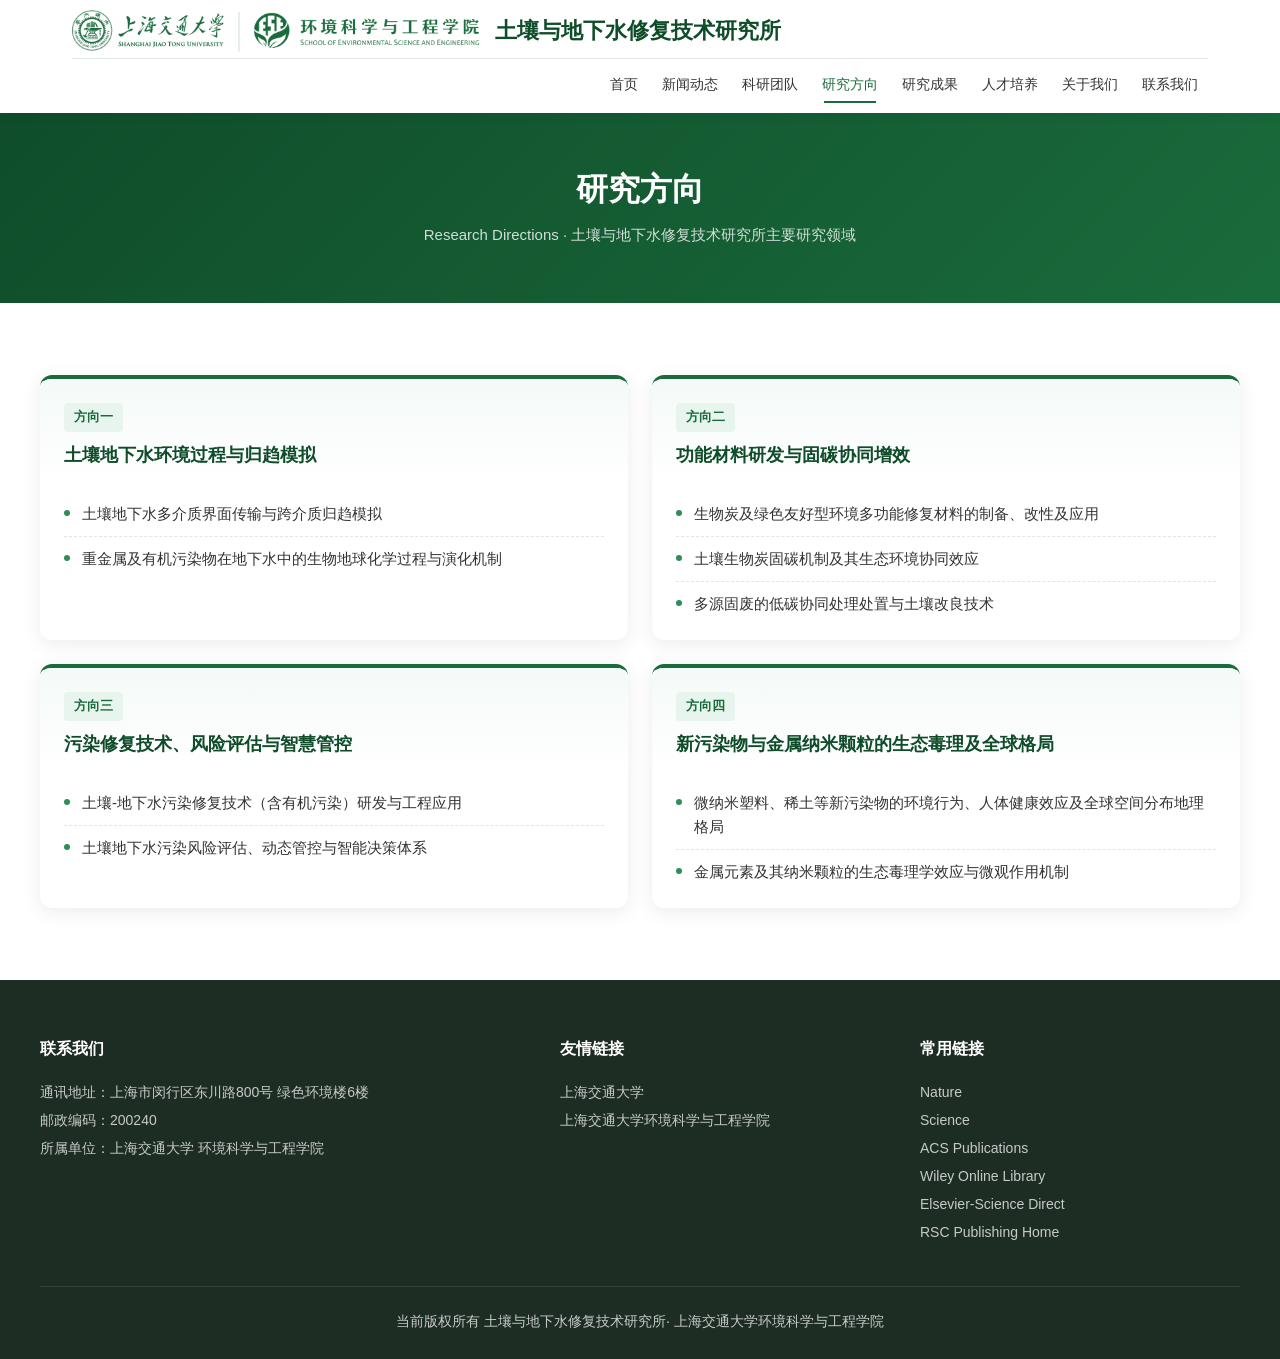
==== directions.html @ 24b0ef75 "update info 20260627" ====
<!DOCTYPE html>
<html lang="zh-CN">
<head>
  <meta charset="UTF-8">
  <meta name="viewport" content="width=device-width, initial-scale=1.0">
  <title>研究方向 - 土壤与地下水修复技术研究所</title>
  <link rel="stylesheet" href="css/style.css">
</head>
<body>

  <header class="header">
    <div class="header-inner">
      <div class="header-top">
        <a href="index.html" class="logo">
          <div class="logo-sese">
            <img src="images/logos/sese-logo-green.png" alt="上海交通大学 环境科学与工程学院">
          </div>
          <div class="logo-text">
            <h1>土壤与地下水修复技术研究所</h1>
          </div>
        </a>
        <button class="nav-toggle" type="button" aria-label="打开菜单" aria-expanded="false">
          <span></span><span></span><span></span>
        </button>
      </div>
      <nav class="nav-menu">
        <a href="index.html">首页</a>
        <a href="news.html">新闻动态</a>
        <a href="team.html">科研团队</a>
        <a href="directions.html" class="active">研究方向</a>
        <a href="publications.html">研究成果</a>
        <a href="teaching.html">人才培养</a>
        <a href="index.html#about">关于我们</a>
        <a href="index.html#contact">联系我们</a>
      </nav>
    </div>
  </header>

  <div class="page-banner">
    <h1>研究方向</h1>
    <p>Research Directions · 土壤与地下水修复技术研究所主要研究领域</p>
  </div>

  <section class="section">
    <div class="section-inner">
      <div id="directionsGrid"></div>
    </div>
  </section>

  <footer class="footer" id="contact">
    <div class="footer-inner">
      <div class="footer-grid">
        <div>
          <h4>联系我们</h4>
          <p>通讯地址：上海市闵行区东川路800号 绿色环境楼6楼</p>
          <p>邮政编码：200240</p>
          <p>所属单位：上海交通大学 环境科学与工程学院</p>
        </div>
        <div class="footer-links">
          <h4>友情链接</h4>
          <ul>
            <li><a href="https://www.sjtu.edu.cn" target="_blank" rel="noopener">上海交通大学</a></li>
            <li><a href="https://sese.sjtu.edu.cn" target="_blank" rel="noopener">上海交通大学环境科学与工程学院</a></li>
          </ul>
        </div>
        <div class="footer-links">
          <h4>常用链接</h4>
          <ul>
            <li><a href="https://www.nature.com" target="_blank" rel="noopener">Nature</a></li>
            <li><a href="https://www.science.org" target="_blank" rel="noopener">Science</a></li>
            <li><a href="https://pubs.acs.org" target="_blank" rel="noopener">ACS Publications</a></li>
            <li><a href="https://onlinelibrary.wiley.com" target="_blank" rel="noopener">Wiley Online Library</a></li>
            <li><a href="https://www.sciencedirect.com" target="_blank" rel="noopener">Elsevier-Science Direct</a></li>
            <li><a href="https://pubs.rsc.org" target="_blank" rel="noopener">RSC Publishing Home</a></li>
          </ul>
        </div>
      </div>
      <div class="footer-bottom">
        <p>当前版权所有 土壤与地下水修复技术研究所· 上海交通大学环境科学与工程学院</p>
      </div>
    </div>
  </footer>

  <script src="js/mobile-nav.js"></script>
  <script src="js/directions-data.js"></script>
  <script>
    renderDirectionGroups(document.getElementById('directionsGrid'));
  </script>
</body>
</html>
---- css/style.css ----
/* 土壤与地下水修复技术研究所 */
:root {
  --primary: #1a6b3c;
  --primary-dark: #0f4d2a;
  --primary-light: #2d8f55;
  --accent: #c8a84b;
  --text: #333;
  --text-light: #666;
  --bg: #f5f7f6;
  --white: #fff;
  --border: #e0e6e2;
  --shadow: 0 4px 20px rgba(0,0,0,0.08);
  --header-height: 108px;
}

* { margin: 0; padding: 0; box-sizing: border-box; }

body {
  font-family: "PingFang SC", "Microsoft YaHei", "Helvetica Neue", Arial, sans-serif;
  color: var(--text);
  background: var(--white);
  line-height: 1.6;
}

a { text-decoration: none; color: inherit; transition: color 0.3s; }
a:hover { color: var(--primary); }
img { max-width: 100%; display: block; }
ul { list-style: none; }

/* Header */
.header {
  position: fixed;
  top: 0; left: 0; right: 0;
  z-index: 1000;
  background: var(--white);
  box-shadow: 0 2px 12px rgba(0,0,0,0.06);
}

.header-inner {
  max-width: 1200px;
  margin: 0 auto;
  padding: 10px 32px 0;
  display: flex;
  flex-direction: column;
  gap: 6px;
}

.header-top {
  display: flex;
  align-items: center;
  gap: 16px;
}

.logo {
  display: flex;
  align-items: center;
  gap: 16px;
  flex-shrink: 0;
  min-width: 0;
}

.logo-sese {
  display: flex;
  align-items: center;
  flex-shrink: 0;
}

.logo-sese img {
  height: 42px;
  width: auto;
}

.logo-text {
  min-width: 0;
}

.logo-text h1 {
  font-size: 22px;
  font-weight: 700;
  color: var(--primary-dark);
  line-height: 1.3;
  white-space: nowrap;
}

.logo-text span {
  font-size: 12px;
  color: var(--text-light);
  white-space: nowrap;
}

.nav-menu {
  display: flex;
  align-items: center;
  justify-content: flex-end;
  flex-wrap: wrap;
  gap: 4px;
  padding: 6px 0 10px;
  border-top: 1px solid var(--border);
  width: 100%;
}

.nav-menu a {
  padding: 8px 10px;
  font-size: 14px;
  color: var(--text);
  border-radius: 4px;
  position: relative;
  white-space: nowrap;
}

.nav-menu a:last-child {
  padding-right: 10px;
}

.nav-menu a:hover,
.nav-menu a.active {
  color: var(--primary);
}

.nav-menu a.active::after {
  content: '';
  position: absolute;
  bottom: 0;
  left: 12px; right: 12px;
  height: 2px;
  background: var(--primary);
}

/* Mobile nav toggle */
.nav-toggle {
  display: none;
  flex-direction: column;
  justify-content: center;
  gap: 5px;
  width: 40px;
  height: 40px;
  padding: 8px;
  border: none;
  background: transparent;
  cursor: pointer;
  flex-shrink: 0;
  margin-left: auto;
}

.nav-toggle span {
  display: block;
  width: 22px;
  height: 2px;
  background: var(--primary-dark);
  border-radius: 2px;
  transition: transform 0.3s, opacity 0.3s;
}

.nav-toggle.is-active span:nth-child(1) {
  transform: translateY(7px) rotate(45deg);
}

.nav-toggle.is-active span:nth-child(2) {
  opacity: 0;
}

.nav-toggle.is-active span:nth-child(3) {
  transform: translateY(-7px) rotate(-45deg);
}

body.nav-open {
  overflow: hidden;
}

@media (max-width: 1200px) {
  .header-inner {
    padding: 8px 24px 0;
  }
  .nav-menu { gap: 2px; }
  .nav-menu a { padding: 8px 8px; font-size: 13px; }
  .logo-text h1 { font-size: 18px; }
  .logo-sese img { height: 36px; }
}

/* Hero Banner */
.hero {
  margin-top: var(--header-height);
  position: relative;
  height: 480px;
  overflow: hidden;
  background: linear-gradient(135deg, var(--primary-dark) 0%, var(--primary) 50%, var(--primary-light) 100%);
}

.hero-slide {
  position: absolute;
  inset: 0;
  opacity: 0;
  transition: opacity 1s ease;
  display: flex;
  align-items: center;
}

.hero-slide.active { opacity: 1; }

.hero-bg {
  position: absolute;
  inset: 0;
  background-size: cover;
  background-position: center;
  opacity: 0.25;
}

.hero-link {
  position: relative;
  z-index: 2;
  display: flex;
  align-items: center;
  width: 100%;
  height: 100%;
  text-decoration: none;
  color: inherit;
  cursor: pointer;
}

.hero-content {
  max-width: 1200px;
  margin: 0 auto;
  padding: 0 48px;
  color: var(--white);
}

.hero-content .tag {
  display: inline-block;
  background: rgba(255,255,255,0.2);
  padding: 4px 14px;
  border-radius: 20px;
  font-size: 13px;
  margin-bottom: 16px;
  backdrop-filter: blur(4px);
}

.hero-content h2 {
  font-size: 28px;
  font-weight: 700;
  line-height: 1.5;
  max-width: 800px;
  margin-bottom: 12px;
}

.hero-content p {
  font-size: 15px;
  opacity: 0.85;
  max-width: 700px;
}

.hero-dots {
  position: absolute;
  bottom: 24px;
  left: 50%;
  transform: translateX(-50%);
  display: flex;
  gap: 8px;
  z-index: 3;
}

.hero-dots span {
  width: 10px;
  height: 10px;
  border-radius: 50%;
  background: rgba(255,255,255,0.4);
  cursor: pointer;
  transition: background 0.3s;
}

.hero-dots span.active { background: var(--white); }

.hero-arrows {
  position: absolute;
  top: 50%;
  transform: translateY(-50%);
  z-index: 3;
  width: 100%;
  display: flex;
  justify-content: space-between;
  padding: 0 16px;
  pointer-events: none;
}

.hero-arrows button {
  pointer-events: all;
  width: 44px;
  height: 44px;
  border-radius: 50%;
  border: none;
  background: rgba(255,255,255,0.2);
  color: var(--white);
  font-size: 20px;
  cursor: pointer;
  backdrop-filter: blur(4px);
  transition: background 0.3s;
}

.hero-arrows button:hover { background: rgba(255,255,255,0.4); }

/* Section Common */
.section {
  padding: 72px 24px;
}

.section-inner {
  max-width: 1200px;
  margin: 0 auto;
}

.section-header {
  display: flex;
  align-items: baseline;
  justify-content: space-between;
  margin-bottom: 40px;
}

.section-title {
  font-size: 28px;
  font-weight: 700;
  color: var(--primary-dark);
}

.section-title-en {
  font-size: 14px;
  color: var(--text-light);
  font-weight: 400;
  margin-left: 12px;
}

.section-more {
  font-size: 14px;
  color: var(--primary);
  display: flex;
  align-items: center;
  gap: 4px;
}

.section-more:hover { text-decoration: underline; }

/* News */
.news-section { background: var(--bg); }

.news-grid {
  display: grid;
  grid-template-columns: repeat(2, 1fr);
  gap: 24px;
}

.news-card {
  background: var(--white);
  border-radius: 8px;
  padding: 28px;
  box-shadow: var(--shadow);
  display: flex;
  gap: 20px;
  transition: transform 0.3s, box-shadow 0.3s;
}

.news-card:hover {
  transform: translateY(-4px);
  box-shadow: 0 8px 30px rgba(0,0,0,0.12);
}

.news-date {
  flex-shrink: 0;
  width: 64px;
  text-align: center;
}

.news-date .day {
  font-size: 32px;
  font-weight: 700;
  color: var(--primary);
  line-height: 1;
}

.news-date .month {
  font-size: 13px;
  color: var(--text-light);
}

.news-body h3 {
  font-size: 16px;
  font-weight: 600;
  margin-bottom: 8px;
  line-height: 1.5;
}

.news-body .tag {
  display: inline-block;
  font-size: 12px;
  padding: 2px 8px;
  border-radius: 3px;
  background: #e8f5ee;
  color: var(--primary);
  margin-bottom: 8px;
}

.news-body p {
  font-size: 13px;
  color: var(--text-light);
  line-height: 1.6;
}

/* News tag colors */
.news-tag, .news-body .tag {
  display: inline-block;
  font-size: 12px;
  padding: 3px 10px;
  border-radius: 3px;
  font-weight: 500;
}

.tag-paper, .news-body .tag.tag-paper { background: #e8f5ee; color: var(--primary); }
.tag-conference { background: #e8f0fa; color: #2b5ea8; }
.tag-award { background: #fdf3e0; color: #b8860b; }
.tag-notice { background: #f0e8fa; color: #6b3fa0; }
.tag-release { background: #fde8e8; color: #c0392b; }
.tag-default, .news-body .tag { background: #e8f5ee; color: var(--primary); }

/* News List Page */
.news-page-section { background: var(--bg); }

.news-filter-tabs {
  display: flex;
  justify-content: center;
  gap: 8px;
  margin-bottom: 36px;
  flex-wrap: wrap;
}

.news-filter-tab {
  padding: 10px 24px;
  border: 1px solid var(--border);
  border-radius: 24px;
  background: var(--white);
  font-size: 14px;
  color: var(--text);
  cursor: pointer;
  transition: all 0.3s;
}

.news-filter-tab:hover {
  border-color: var(--primary);
  color: var(--primary);
}

.news-filter-tab.active {
  background: var(--primary);
  border-color: var(--primary);
  color: var(--white);
}

.news-filter-tab .count {
  margin-left: 4px;
  font-size: 12px;
  opacity: 0.75;
}

.news-list {
  display: flex;
  flex-direction: column;
  gap: 16px;
}

.news-list-item {
  display: flex;
  align-items: center;
  gap: 24px;
  background: var(--white);
  border-radius: 8px;
  padding: 28px 32px;
  box-shadow: var(--shadow);
  transition: transform 0.3s, box-shadow 0.3s;
}

.news-list-item:hover {
  transform: translateX(4px);
  box-shadow: 0 8px 30px rgba(0,0,0,0.1);
}

.news-list-date {
  flex-shrink: 0;
  width: 72px;
  text-align: center;
}

.news-list-date .day {
  font-size: 36px;
  font-weight: 700;
  color: var(--primary);
  line-height: 1;
}

.news-list-date .month {
  font-size: 13px;
  color: var(--text-light);
  margin-top: 4px;
}

.news-list-body {
  flex: 1;
  min-width: 0;
}

.news-list-meta {
  display: flex;
  align-items: center;
  gap: 12px;
  margin-bottom: 8px;
}

.news-author {
  font-size: 13px;
  color: var(--text-light);
}

.news-list-body h3 {
  font-size: 17px;
  font-weight: 600;
  line-height: 1.5;
  margin-bottom: 8px;
  color: var(--primary-dark);
}

.news-summary {
  font-size: 14px;
  color: var(--text-light);
  line-height: 1.6;
}

.news-journal {
  font-size: 13px;
  color: var(--primary);
  margin-top: 6px;
}

.news-arrow {
  flex-shrink: 0;
  font-size: 20px;
  color: var(--primary);
  opacity: 0;
  transition: opacity 0.3s;
}

.news-list-item:hover .news-arrow { opacity: 1; }

/* News Detail */
.news-detail-page {
  margin-top: var(--header-height);
  padding: 48px 24px 72px;
  background: var(--bg);
  min-height: calc(100vh - 72px);
}

.news-detail-inner {
  max-width: 800px;
  margin: 0 auto;
}

.news-article {
  background: var(--white);
  border-radius: 12px;
  box-shadow: var(--shadow);
  overflow: hidden;
}

.news-article-header {
  padding: 40px 48px 32px;
  border-bottom: 1px solid var(--border);
  position: relative;
}

.news-article-header h1 {
  font-size: 26px;
  font-weight: 700;
  color: var(--primary-dark);
  line-height: 1.5;
  margin: 12px 0;
  padding-right: 80px;
}

.news-title-en {
  font-size: 15px;
  color: var(--text-light);
  line-height: 1.6;
  font-style: italic;
}

.news-article-meta {
  display: flex;
  flex-wrap: wrap;
  gap: 16px;
  font-size: 14px;
  color: var(--text-light);
  margin-top: 16px;
}

.news-article-date {
  position: absolute;
  top: 40px;
  right: 48px;
  text-align: center;
}

.news-article-date .day {
  display: block;
  font-size: 40px;
  font-weight: 700;
  color: var(--primary);
  line-height: 1;
}

.news-article-date .month {
  font-size: 13px;
  color: var(--text-light);
}

.news-article-body {
  padding: 32px 48px 40px;
}

.news-lead {
  font-size: 16px;
  font-weight: 500;
  color: var(--text);
  line-height: 1.8;
  margin-bottom: 24px;
  padding-bottom: 24px;
  border-bottom: 1px dashed var(--border);
}

.news-content p {
  font-size: 15px;
  line-height: 1.9;
  color: var(--text);
  margin-bottom: 16px;
  text-indent: 2em;
}

.news-nav-links {
  margin-top: 28px;
}

.back-link {
  font-size: 14px;
  color: var(--primary);
}

.back-link:hover { text-decoration: underline; }

.news-not-found {
  text-align: center;
  padding: 80px 24px;
}

.news-not-found h2 {
  font-size: 24px;
  margin-bottom: 12px;
}

/* Publications Page */
.publications-section { background: var(--bg); }

.year-tabs-wrap {
  margin-bottom: 32px;
  overflow-x: auto;
  -webkit-overflow-scrolling: touch;
  padding-bottom: 4px;
}

.year-tabs {
  display: flex;
  gap: 8px;
  min-width: max-content;
  padding: 4px 0;
}

.year-tab {
  flex-shrink: 0;
  padding: 8px 18px;
  border: 1px solid var(--border);
  border-radius: 20px;
  background: var(--white);
  font-size: 14px;
  color: var(--text);
  cursor: pointer;
  transition: all 0.3s;
  white-space: nowrap;
}

.year-tab:hover {
  border-color: var(--primary);
  color: var(--primary);
}

.year-tab.active {
  background: var(--primary);
  border-color: var(--primary);
  color: var(--white);
}

.year-tab .count {
  margin-left: 4px;
  font-size: 12px;
  opacity: 0.75;
}

.pub-list {
  display: flex;
  flex-direction: column;
  gap: 16px;
}

.pub-item {
  display: flex;
  gap: 20px;
  background: var(--white);
  border-radius: 8px;
  padding: 24px 28px;
  box-shadow: var(--shadow);
  transition: transform 0.3s, box-shadow 0.3s;
}

.pub-item:hover {
  transform: translateX(4px);
  box-shadow: 0 8px 30px rgba(0,0,0,0.1);
}

.pub-index {
  flex-shrink: 0;
  width: 36px;
  height: 36px;
  border-radius: 50%;
  background: #e8f5ee;
  color: var(--primary);
  font-size: 14px;
  font-weight: 700;
  display: flex;
  align-items: center;
  justify-content: center;
  margin-top: 4px;
}

.pub-body { flex: 1; min-width: 0; }

.pub-meta {
  display: flex;
  align-items: center;
  gap: 10px;
  margin-bottom: 8px;
}

.pub-year {
  font-size: 14px;
  font-weight: 700;
  color: var(--primary);
}

.pub-journal-badge {
  font-size: 11px;
  padding: 2px 8px;
  border-radius: 3px;
  background: #f0f4f8;
  color: #4a6fa5;
  font-weight: 500;
}

.pub-title {
  font-size: 16px;
  font-weight: 600;
  line-height: 1.5;
  color: var(--primary-dark);
  margin-bottom: 8px;
}

.pub-authors {
  font-size: 14px;
  color: var(--text);
  line-height: 1.6;
  margin-bottom: 6px;
}

.pub-journal-full {
  font-size: 13px;
  color: var(--text-light);
  line-height: 1.5;
}

.pub-empty {
  text-align: center;
  padding: 48px;
  color: var(--text-light);
  font-size: 15px;
}

/* Research Directions */
.directions-grid {
  display: grid;
  grid-template-columns: repeat(2, 1fr);
  gap: 14px;
  max-width: 1200px;
  margin: 0 auto;
}

.direction-card {
  display: flex;
  align-items: center;
  background: var(--white);
  border-radius: 8px;
  overflow: hidden;
  box-shadow: var(--shadow);
  transition: transform 0.3s;
  min-height: 56px;
}

.direction-card:hover { transform: translateY(-3px); }

.direction-icon {
  flex-shrink: 0;
  width: 56px;
  height: 56px;
  display: flex;
  align-items: center;
  justify-content: center;
  font-size: 26px;
  background: linear-gradient(90deg, #e8f5ee 0%, #f4faf7 100%);
}

.direction-card h3 {
  flex: 1;
  min-width: 0;
  padding: 12px 18px 12px 14px;
  font-size: 16px;
  font-weight: 600;
  color: var(--primary-dark);
  line-height: 1.45;
}

.direction-card--static {
  cursor: default;
  pointer-events: none;
}

.direction-card--static:hover {
  transform: none;
}

.direction-card--static .direction-icon {
  font-size: 15px;
  font-weight: 700;
  color: var(--primary);
  letter-spacing: -0.5px;
}

.directions-groups {
  display: grid;
  grid-template-columns: repeat(2, 1fr);
  gap: 24px;
  max-width: 1200px;
  margin: 0 auto;
}

.direction-group {
  background: var(--white);
  border-radius: 12px;
  box-shadow: var(--shadow);
  overflow: hidden;
  border-top: 4px solid var(--primary);
}

.direction-group-header {
  padding: 24px 24px 16px;
  background: linear-gradient(180deg, #f4faf7 0%, var(--white) 100%);
}

.direction-label {
  display: inline-block;
  font-size: 13px;
  font-weight: 600;
  color: var(--primary);
  background: #e8f5ee;
  padding: 4px 10px;
  border-radius: 4px;
  margin-bottom: 10px;
}

.direction-group-header h3 {
  font-size: 18px;
  font-weight: 700;
  color: var(--primary-dark);
  line-height: 1.45;
}

.direction-sub-list {
  list-style: none;
  padding: 8px 24px 24px;
}

.direction-sub-list li {
  position: relative;
  padding: 10px 0 10px 18px;
  font-size: 15px;
  color: var(--text);
  line-height: 1.6;
  border-bottom: 1px dashed var(--border);
}

.direction-sub-list li:last-child {
  border-bottom: none;
  padding-bottom: 0;
}

.direction-sub-list li::before {
  content: '';
  position: absolute;
  left: 0;
  top: 18px;
  width: 6px;
  height: 6px;
  border-radius: 50%;
  background: var(--primary-light);
}

/* Teaching / Talent Cultivation */
.teaching-grid {
  display: grid;
  grid-template-columns: repeat(2, 1fr);
  gap: 24px;
  max-width: 1200px;
  margin: 0 auto;
}

.teaching-card {
  background: var(--white);
  border-radius: 12px;
  box-shadow: var(--shadow);
  overflow: hidden;
  border-top: 4px solid var(--primary);
}

.teaching-card-header {
  display: flex;
  align-items: baseline;
  gap: 12px;
  padding: 22px 24px 14px;
  background: linear-gradient(180deg, #f4faf7 0%, var(--white) 100%);
  border-bottom: 1px solid var(--border);
}

.teaching-name {
  font-size: 20px;
  font-weight: 700;
  color: var(--primary-dark);
}

.teaching-name:hover {
  color: var(--primary);
}

.teaching-role {
  font-size: 13px;
  color: var(--text-light);
  background: var(--bg);
  padding: 2px 10px;
  border-radius: 4px;
}

.teaching-card-body {
  padding: 18px 24px 24px;
}

.teaching-course-group + .teaching-course-group {
  margin-top: 16px;
}

.teaching-type {
  display: inline-block;
  font-size: 12px;
  font-weight: 600;
  color: var(--primary);
  background: #e8f5ee;
  padding: 3px 10px;
  border-radius: 4px;
  margin-bottom: 8px;
}

.teaching-course-list {
  list-style: none;
}

.teaching-course-list li {
  position: relative;
  padding: 8px 0 8px 16px;
  font-size: 15px;
  color: var(--text);
  line-height: 1.55;
  border-bottom: 1px dashed var(--border);
}

.teaching-course-list li:last-child {
  border-bottom: none;
  padding-bottom: 0;
}

.teaching-course-list li::before {
  content: '《';
  position: absolute;
  left: 0;
  color: var(--primary-light);
  font-weight: 600;
}

.teaching-course-list li::after {
  content: '》';
  color: var(--primary-light);
  font-weight: 600;
}

/* About */
.about-section {
  background: linear-gradient(135deg, var(--primary-dark), var(--primary));
  color: var(--white);
}

.about-section .section-title { color: var(--white); }
.about-section .section-title-en { color: rgba(255,255,255,0.6); }

.about-content {
  display: grid;
  grid-template-columns: 1fr 1fr;
  gap: 48px;
  align-items: center;
}

.about-text p {
  font-size: 15px;
  line-height: 1.8;
  opacity: 0.9;
  margin-bottom: 16px;
}

.about-stats {
  display: grid;
  grid-template-columns: repeat(2, 1fr);
  gap: 24px;
}

.stat-item {
  text-align: center;
  padding: 28px 16px;
  background: rgba(255,255,255,0.1);
  border-radius: 8px;
  backdrop-filter: blur(4px);
}

.stat-item .number {
  font-size: 42px;
  font-weight: 700;
  line-height: 1;
  margin-bottom: 8px;
}

.stat-item .number span { font-size: 24px; }

.stat-item .label {
  font-size: 14px;
  opacity: 0.8;
}

/* Team Preview */
.team-preview {
  display: grid;
  grid-template-columns: repeat(5, 1fr);
  gap: 20px;
}

.team-card {
  text-align: center;
  transition: transform 0.3s;
}

.team-card:hover { transform: translateY(-4px); }

.team-avatar {
  width: 120px;
  height: 120px;
  border-radius: 50%;
  object-fit: cover;
  margin: 0 auto 12px;
  border: 3px solid var(--border);
  transition: border-color 0.3s;
}

.team-card:hover .team-avatar { border-color: var(--primary); }

.team-card h4 {
  font-size: 15px;
  font-weight: 600;
  margin-bottom: 4px;
}

.team-card p {
  font-size: 12px;
  color: var(--text-light);
}

/* Footer */
.footer {
  background: #1e2d24;
  color: rgba(255,255,255,0.75);
  padding: 56px 24px 24px;
}

.footer-inner {
  max-width: 1200px;
  margin: 0 auto;
}

.footer-grid {
  display: grid;
  grid-template-columns: 1.5fr 1fr 1fr;
  gap: 40px;
  margin-bottom: 40px;
}

.footer h4 {
  color: var(--white);
  font-size: 16px;
  margin-bottom: 16px;
}

.footer p, .footer li {
  font-size: 14px;
  line-height: 2;
}

.footer-links li a:hover { color: var(--white); }

.footer-bottom {
  border-top: 1px solid rgba(255,255,255,0.1);
  padding-top: 20px;
  text-align: center;
  font-size: 13px;
}

/* Page Banner */
.page-banner {
  margin-top: var(--header-height);
  background: linear-gradient(135deg, var(--primary-dark), var(--primary));
  color: var(--white);
  padding: 56px 24px;
  text-align: center;
}

.page-banner h1 {
  font-size: 32px;
  font-weight: 700;
  margin-bottom: 8px;
}

.page-banner p {
  font-size: 15px;
  opacity: 0.8;
}

/* Team Tabs */
.team-tabs {
  display: flex;
  justify-content: center;
  gap: 8px;
  margin-bottom: 40px;
  flex-wrap: wrap;
}

.team-tab {
  padding: 10px 28px;
  border: 1px solid var(--border);
  border-radius: 24px;
  background: var(--white);
  font-size: 15px;
  color: var(--text);
  cursor: pointer;
  transition: all 0.3s;
}

.team-tab:hover {
  border-color: var(--primary);
  color: var(--primary);
}

.team-tab.active {
  background: var(--primary);
  border-color: var(--primary);
  color: var(--white);
}

.team-tab .count {
  display: inline-block;
  margin-left: 6px;
  font-size: 12px;
  opacity: 0.7;
}

/* Team Grid */
.team-grid {
  display: grid;
  grid-template-columns: repeat(4, 1fr);
  gap: 28px;
}

.team-member-card {
  background: var(--white);
  border-radius: 8px;
  padding: 28px 20px;
  text-align: center;
  box-shadow: var(--shadow);
  transition: transform 0.3s, box-shadow 0.3s;
  display: block;
}

.team-member-card:hover {
  transform: translateY(-6px);
  box-shadow: 0 8px 30px rgba(0,0,0,0.12);
}

.team-member-card .avatar-wrap {
  width: 130px;
  height: 130px;
  margin: 0 auto 16px;
  border-radius: 50%;
  overflow: hidden;
  border: 3px solid var(--border);
  transition: border-color 0.3s;
  background: var(--bg);
  display: flex;
  align-items: center;
  justify-content: center;
}

.team-member-card:hover .avatar-wrap {
  border-color: var(--primary);
}

.team-member-card .avatar-wrap img {
  width: 100%;
  height: 100%;
  object-fit: cover;
}

.team-member-card .avatar-placeholder {
  font-size: 40px;
  color: var(--primary-light);
  font-weight: 700;
}

.team-member-card h3 {
  font-size: 17px;
  font-weight: 600;
  margin-bottom: 4px;
  color: var(--primary-dark);
}

.team-member-card .role {
  font-size: 13px;
  color: var(--primary);
  margin-bottom: 10px;
}

.team-member-card .research-tags {
  display: flex;
  flex-wrap: wrap;
  gap: 6px;
  justify-content: center;
}

.team-member-card .research-tag {
  font-size: 11px;
  padding: 3px 10px;
  background: #e8f5ee;
  color: var(--primary);
  border-radius: 12px;
  line-height: 1.4;
}

.team-member-card .detail-link {
  display: inline-block;
  margin-top: 14px;
  font-size: 13px;
  color: var(--primary);
}

.team-member-card .detail-link:hover {
  text-decoration: underline;
}

.tab-panel { display: none; }
.tab-panel.active { display: block; }

/* Person Detail */
.person-page {
  margin-top: var(--header-height);
  padding: 48px 24px 72px;
  background: var(--bg);
  min-height: calc(100vh - 72px);
}

.person-inner {
  max-width: 900px;
  margin: 0 auto;
}

.breadcrumb {
  font-size: 14px;
  color: var(--text-light);
  margin-bottom: 32px;
}

.breadcrumb a { color: var(--primary); }
.breadcrumb a:hover { text-decoration: underline; }

.person-header {
  background: var(--white);
  border-radius: 12px;
  padding: 40px;
  box-shadow: var(--shadow);
  display: flex;
  gap: 36px;
  margin-bottom: 28px;
}

.person-avatar {
  flex-shrink: 0;
  width: 180px;
  height: 180px;
  border-radius: 50%;
  object-fit: cover;
  border: 4px solid var(--border);
}

.person-avatar-placeholder {
  flex-shrink: 0;
  width: 180px;
  height: 180px;
  border-radius: 50%;
  background: var(--bg);
  border: 4px solid var(--border);
  display: flex;
  align-items: center;
  justify-content: center;
  font-size: 56px;
  color: var(--primary-light);
  font-weight: 700;
}

.person-info h1 {
  font-size: 28px;
  font-weight: 700;
  color: var(--primary-dark);
  margin-bottom: 4px;
}

.person-info .name-en {
  font-size: 16px;
  color: var(--text-light);
  margin-bottom: 12px;
}

.person-info .title-badge {
  display: inline-block;
  padding: 4px 14px;
  background: #e8f5ee;
  color: var(--primary);
  border-radius: 4px;
  font-size: 14px;
  margin-bottom: 16px;
}

.person-info .email {
  font-size: 14px;
  color: var(--text-light);
  margin-bottom: 16px;
}

.person-info .email a { color: var(--primary); }

.person-research-list {
  display: flex;
  flex-wrap: wrap;
  gap: 8px;
}

.person-research-list span {
  font-size: 13px;
  padding: 4px 12px;
  background: var(--bg);
  border-radius: 4px;
  color: var(--text);
}

.person-section {
  background: var(--white);
  border-radius: 12px;
  padding: 32px 40px;
  box-shadow: var(--shadow);
  margin-bottom: 24px;
}

.person-section h2 {
  font-size: 20px;
  font-weight: 700;
  color: var(--primary-dark);
  margin-bottom: 16px;
  padding-bottom: 12px;
  border-bottom: 2px solid #e8f5ee;
}

.person-section p {
  font-size: 15px;
  line-height: 1.8;
  color: var(--text);
}

.person-section ul {
  list-style: none;
}

.person-section ul li {
  font-size: 15px;
  line-height: 2;
  padding-left: 16px;
  position: relative;
  color: var(--text);
}

.person-section ul li::before {
  content: '';
  position: absolute;
  left: 0;
  top: 12px;
  width: 6px;
  height: 6px;
  border-radius: 50%;
  background: var(--primary);
}

.person-not-found {
  text-align: center;
  padding: 80px 24px;
}

.person-not-found h2 {
  font-size: 24px;
  margin-bottom: 12px;
}

/* Responsive */
@media (max-width: 1024px) {
  .team-grid { grid-template-columns: repeat(3, 1fr); }
  .directions-grid { gap: 12px; }
  .team-preview { grid-template-columns: repeat(3, 1fr); }
  .about-content { grid-template-columns: 1fr; }
  .person-header { flex-direction: column; align-items: center; text-align: center; }
  .person-research-list { justify-content: center; }
}

@media (max-width: 768px) {
  :root { --header-height: 64px; }

  .header-inner {
    gap: 0;
    padding: 8px 16px 0;
  }

  .header-top {
    min-height: calc(var(--header-height) - 8px);
  }

  .logo {
    flex: 1;
    min-width: 0;
    gap: 10px;
  }

  .logo-sese img { height: 30px; }

  .logo-text h1 {
    font-size: 13px;
    line-height: 1.3;
    white-space: normal;
  }

  .nav-toggle { display: flex; margin-left: auto; }

  .nav-menu {
    display: none;
    position: fixed;
    top: var(--header-height);
    left: 0;
    right: 0;
    bottom: 0;
    margin: 0;
    flex-direction: column;
    align-items: stretch;
    gap: 0;
    padding: 8px 0 24px;
    background: var(--white);
    box-shadow: 0 8px 24px rgba(0, 0, 0, 0.1);
    overflow-y: auto;
    z-index: 999;
  }

  .nav-menu.is-open { display: flex; }

  .nav-menu a {
    padding: 14px 24px;
    font-size: 16px;
    border-bottom: 1px solid var(--border);
    white-space: normal;
  }

  .nav-menu a:last-child { padding-right: 24px; margin-left: 0; }

  .nav-menu a.active::after { display: none; }

  .nav-menu a.active {
    background: #e8f5ee;
    font-weight: 600;
  }

  .hero, .page-banner, .person-page, .news-detail-page { margin-top: var(--header-height); }

  .section { padding: 48px 16px; }
  .section-header { flex-direction: column; align-items: flex-start; gap: 12px; margin-bottom: 28px; }
  .section-title { font-size: 24px; }

  .page-banner { padding: 40px 16px; }
  .page-banner h1 { font-size: 26px; }

  .hero { height: 320px; }
  .hero-content { padding: 0 20px; }
  .hero-content h2 { font-size: 18px; }
  .hero-content p { font-size: 13px; }
  .hero-content .tag { font-size: 11px; }
  .hero-arrows button { width: 36px; height: 36px; font-size: 18px; }

  .news-grid { grid-template-columns: 1fr; }
  .news-card { padding: 20px; }
  .news-filter-tabs, .team-tabs, .news-filter-tabs { gap: 6px; }
  .news-filter-tab, .team-tab { padding: 8px 16px; font-size: 13px; }

  .news-list-item { flex-direction: column; align-items: flex-start; padding: 20px; }
  .news-list-date { display: flex; align-items: baseline; gap: 8px; width: auto; }
  .news-list-date .day { font-size: 24px; }
  .news-arrow { display: none; }

  .news-article-header { padding: 24px 20px; }
  .news-article-header h1 { font-size: 20px; padding-right: 0; }
  .news-article-date { position: static; display: flex; align-items: baseline; gap: 8px; margin-top: 16px; }
  .news-article-date .day { font-size: 24px; display: inline; }
  .news-article-body { padding: 20px; }

  .pub-item { flex-direction: column; gap: 12px; padding: 20px; }
  .pub-index { margin-top: 0; }
  .pub-title { font-size: 15px; }
  .year-tabs { padding-bottom: 8px; }

  .directions-grid { grid-template-columns: 1fr; }
  .directions-groups { grid-template-columns: 1fr; gap: 16px; }
  .teaching-grid { grid-template-columns: 1fr; gap: 16px; }
  .teaching-card-header { padding: 18px 20px 12px; }
  .teaching-card-body { padding: 14px 20px 20px; }
  .teaching-name { font-size: 18px; }
  .direction-group-header { padding: 20px 20px 14px; }
  .direction-group-header h3 { font-size: 16px; }
  .direction-sub-list { padding: 4px 20px 20px; }
  .direction-sub-list li { font-size: 14px; }
  .direction-card h3 { font-size: 15px; }
  .team-preview { grid-template-columns: repeat(2, 1fr); gap: 16px; }
  .team-grid { grid-template-columns: repeat(2, 1fr); gap: 16px; }
  .team-member-card { padding: 20px 16px; }
  .team-avatar { width: 100px; height: 100px; }

  .about-stats { grid-template-columns: repeat(2, 1fr); gap: 12px; }
  .stat-item { padding: 20px 12px; }
  .stat-item .number { font-size: 32px; }

  .footer { padding: 40px 16px 20px; }
  .footer-grid { grid-template-columns: 1fr; gap: 28px; }

  .person-header { padding: 24px 20px; }
  .person-section { padding: 24px 20px; }
  .person-avatar, .person-avatar-placeholder { width: 140px; height: 140px; }
  .breadcrumb { font-size: 13px; margin-bottom: 20px; }
}

@media (max-width: 480px) {
  .logo-sese img { height: 22px; }
  .logo-text h1 { font-size: 11px; }
  .team-preview, .team-grid { grid-template-columns: 1fr; }
  .team-avatar { width: 90px; height: 90px; }
  .hero { height: 280px; }
  .hero-content h2 { font-size: 16px; }
  .section-title { font-size: 22px; }
  .about-stats { grid-template-columns: 1fr 1fr; }
}
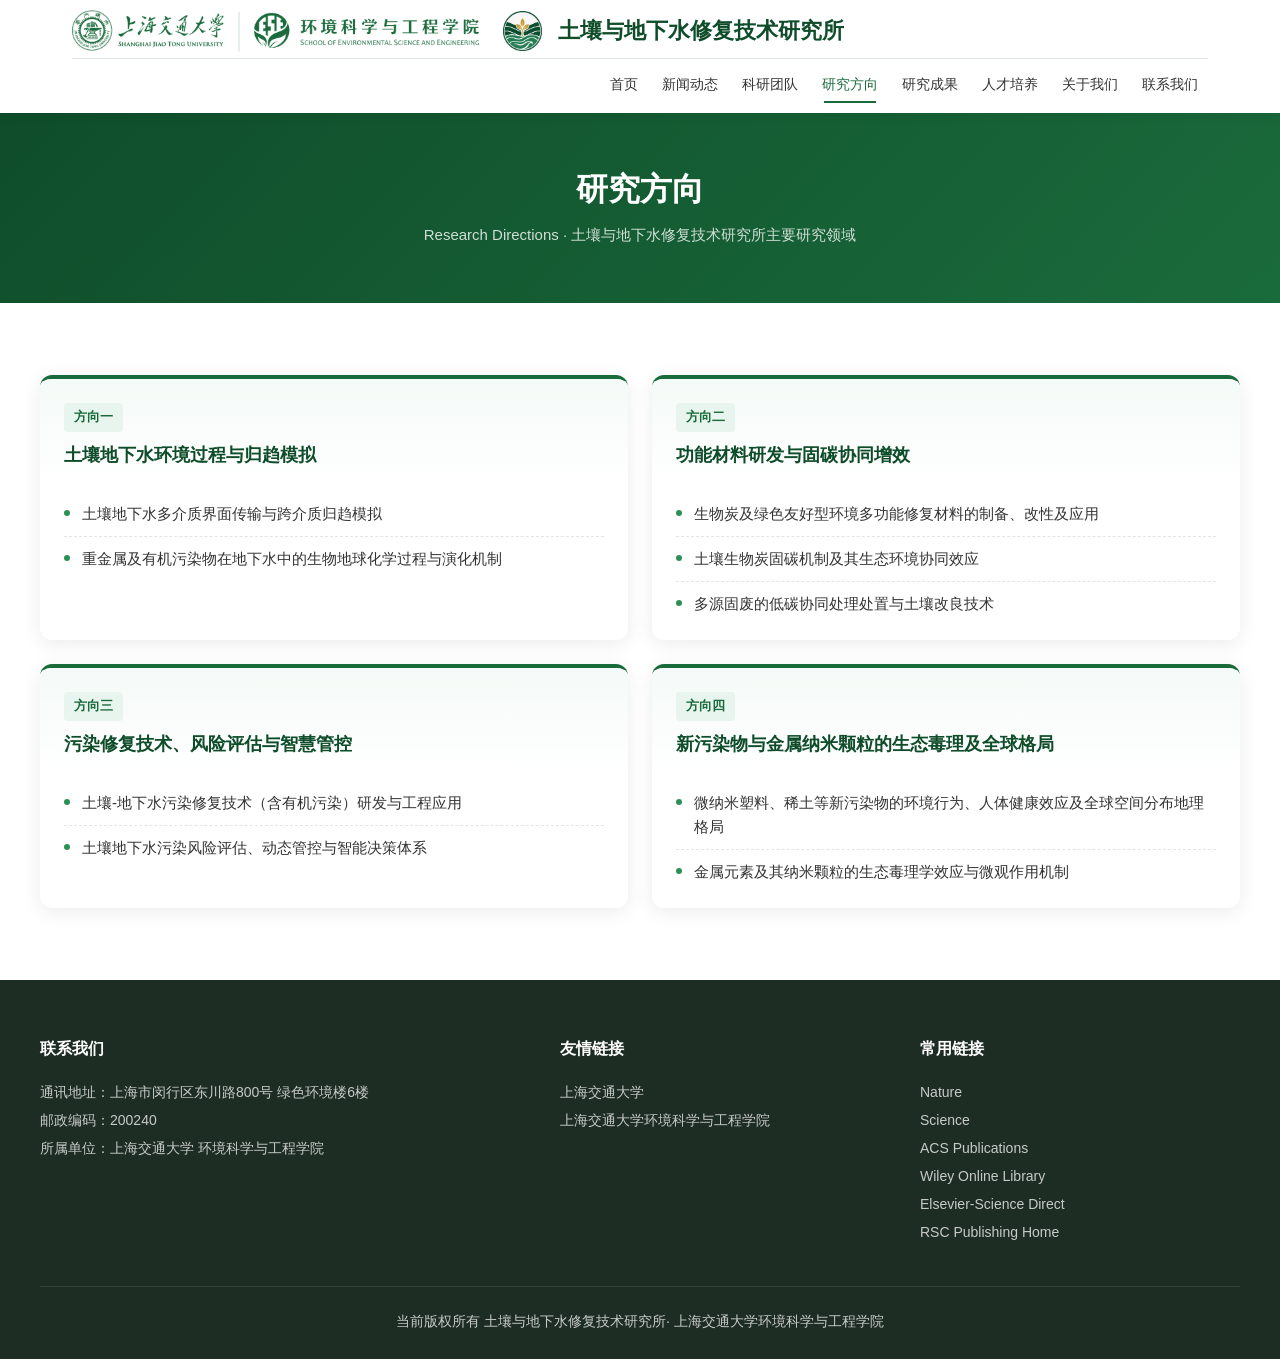
==== commit 5bd5398f: "add logo" ====
--- a/directions.html
+++ b/directions.html
@@ -14,6 +14,9 @@
         <a href="index.html" class="logo">
           <div class="logo-sese">
             <img src="images/logos/sese-logo-green.png" alt="上海交通大学 环境科学与工程学院">
+          </div>
+          <div class="logo-institute">
+            <img src="images/logos/institute-logo.png" alt="">
           </div>
           <div class="logo-text">
             <h1>土壤与地下水修复技术研究所</h1>
--- a/css/style.css
+++ b/css/style.css
@@ -67,6 +67,18 @@
 
 .logo-sese img {
   height: 42px;
+  width: auto;
+}
+
+.logo-institute {
+  display: flex;
+  align-items: center;
+  flex-shrink: 0;
+  margin-left: 8px;
+}
+
+.logo-institute img {
+  height: 40px;
   width: auto;
 }
 
@@ -175,6 +187,7 @@
   .nav-menu a { padding: 8px 8px; font-size: 13px; }
   .logo-text h1 { font-size: 18px; }
   .logo-sese img { height: 36px; }
+  .logo-institute img { height: 34px; }
 }
 
 /* Hero Banner */
@@ -1483,6 +1496,7 @@
   }
 
   .logo-sese img { height: 30px; }
+  .logo-institute img { height: 28px; }
 
   .logo-text h1 {
     font-size: 13px;
@@ -1596,6 +1610,7 @@
 
 @media (max-width: 480px) {
   .logo-sese img { height: 22px; }
+  .logo-institute img { height: 20px; }
   .logo-text h1 { font-size: 11px; }
   .team-preview, .team-grid { grid-template-columns: 1fr; }
   .team-avatar { width: 90px; height: 90px; }
